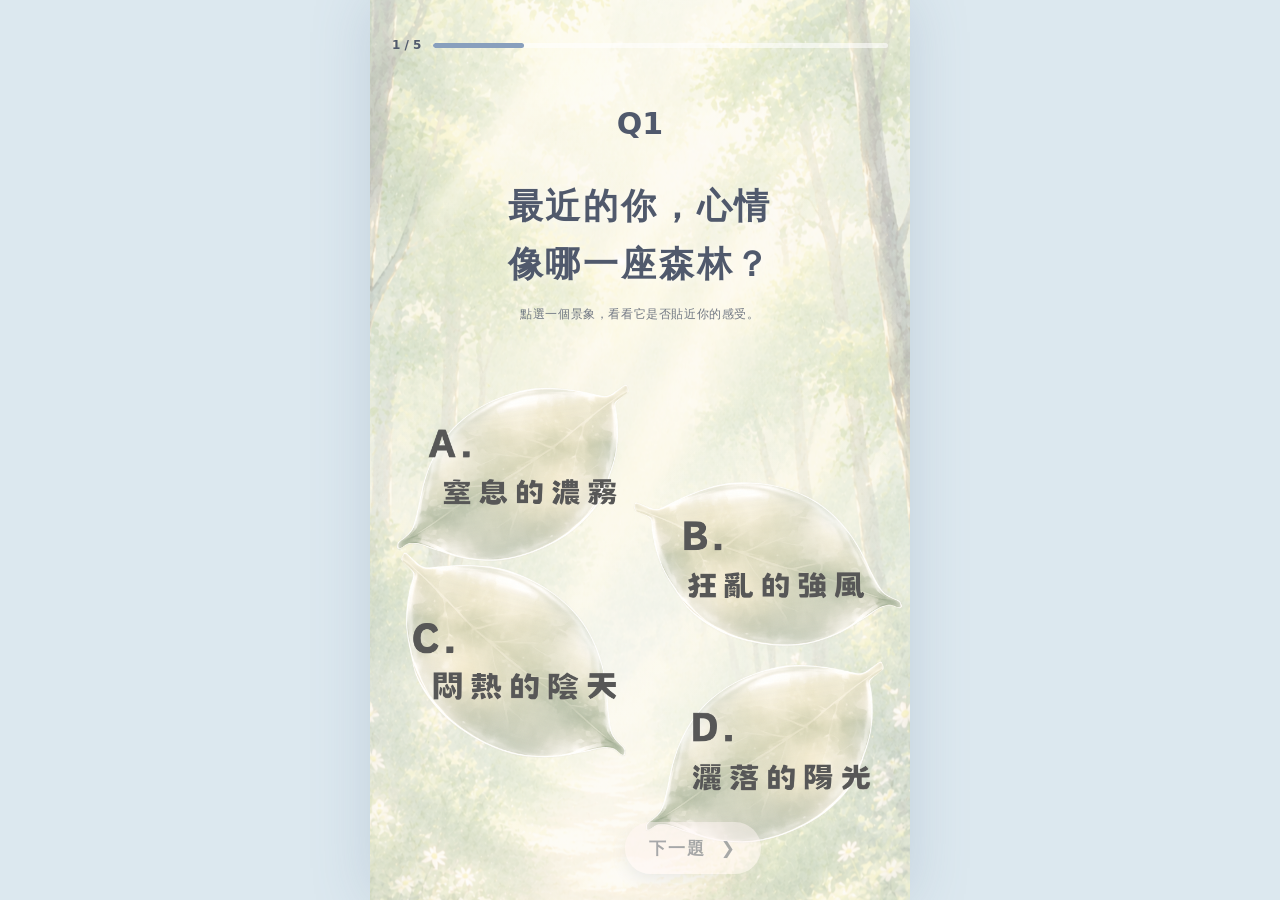
==== index.html @ 372c5af3 "更改架構" ====
<!doctype html>
<html lang="zh-Hant">
<head>
  <meta charset="UTF-8" />
  <meta name="viewport" content="width=device-width, initial-scale=1, viewport-fit=cover" />
  <meta name="theme-color" content="#dce8ef" />
  <title>明知故問｜心境探索</title>
  <link rel="stylesheet" href="style.css" />
  <script src="script.js" defer></script>
</head>
<body>
  <main class="quiz" id="quiz" aria-label="Initial 心境問卷">
    <!-- 背景圖片：由 JavaScript 隨選項更新 -->
    <div class="background background--base" id="backgroundBase" aria-hidden="true"></div>
    <div class="background background--overlay" id="backgroundOverlay" aria-hidden="true"></div>
    <div class="background-tint" aria-hidden="true"></div>

    <section class="quiz-content" id="quizContent">
        <div class="progress" aria-label="測驗進度">
          <span id="progressText">1 / 5</span>
          <div class="progress-track"><div class="progress-fill" id="progressFill"></div></div>
        </div>
      <header class="question-header">
        <div class="question-badge" id="questionBadge">Q1</div>
        <h1 id="questionTitle">最近的你，心情像哪一座森林？</h1>
        <p class="question-hint">點選一個景象，看看它是否貼近你的感受。</p>
      </header>

      <div class="visual-space" aria-hidden="true"></div>

      <section class="options" id="options" aria-label="請選擇一個選項"></section>

      <footer class="quiz-footer">
        <div class="navigation">
          <button class="back-button" id="backButton" type="button">上一題</button>
          <button class="next-button" id="nextButton" type="button" disabled>下一題 <span aria-hidden="true">❯</span></button>
        </div>
      </footer>
    </section>

    <section class="result" id="result" hidden>
      <div class="result-panel">
        <p class="result-eyebrow">INITIAL · COMPLETE</p>
        <h2>謝謝你，完成了心境探索</h2>
        <p>這是目前記錄的五題答案。正式推薦結果頁可以接在這裡。</p>
        <div id="answerSummary" class="answer-summary"></div>
        <button class="next-button" id="restartButton" type="button">重新測驗</button>
      </div>
    </section>
  </main>
</body>
</html>
---- style.css ----
:root {
  --ink: #50596c;
  --white: #fffaf9;
  --accent: #8e9db7;
}
* { box-sizing: border-box; }
html, body { margin: 0; min-height: 100%; }
body { font-family: "Noto Sans TC", "Microsoft JhengHei", system-ui, sans-serif; color: var(--ink); background: #dce8ef; }
button { font: inherit; cursor: pointer; }
.quiz { position: relative; isolation: isolate; width: 100%; min-height: 100svh; overflow: hidden; background: linear-gradient(#dce9f7 0%, #eff3f5 47%, #f8e8e2 100%); }
.background { position: absolute; inset: 0; z-index: -3; background-position: center center; background-size: cover; background-repeat: no-repeat; }
.background--base { background-image: linear-gradient(#dce9f7 0%, #eff3f5 47%, #f8e8e2 100%); }
.background--overlay { opacity: 0; transition: opacity 650ms ease; }
.background--overlay.is-visible { opacity: 1; }
.background-tint { position: absolute; inset: 0; z-index: -1; pointer-events: none; background: linear-gradient(to bottom, rgba(255,255,255,.20), transparent 30%, rgba(255,255,255,.10) 66%, rgba(255,255,255,.22)); }
.quiz-content { position: relative; z-index: 1; display: flex; flex-direction: column; min-height: 100svh; max-width: 540px; margin: 0 auto; padding: max(38px, env(safe-area-inset-top)) 22px max(26px, env(safe-area-inset-bottom)); }
.question-header { text-align: center; padding-top: 12px; }
.question-badge {
  display: grid;
  place-items: center;

  width: 75px;
  height: 70px;
  margin: 0 auto 20px;

  background-image: url("assets/ui/question-shell.png");
  background-size: contain;
  background-position: center;
  background-repeat: no-repeat;

  border: none;
  border-radius: 0;
  box-shadow: none;

  font-size: 30px;
  font-weight: 800;
  color: #50596c;
}

h1 { max-width: 380px; margin: 0 auto; font-size: clamp(25px, 6.2vw, 35px); line-height: 1.65; letter-spacing: .08em; font-weight: 800; text-wrap: balance; text-shadow: 0 1px 12px #ffffffb3; }
.question-hint { margin: 12px 0 0; font-size: 12px; letter-spacing: .05em; opacity: .8; }
.visual-space { flex: 1 1 auto; min-height: 12px; }
/* .options { display: grid; grid-template-columns: repeat(2, minmax(0,1fr)); column-gap: 12px; row-gap: 8px; margin-bottom: 26px; } */


/* 四個選項的排列區域 */
.options {
  position: relative;
  display: block;

  width: 100%;
  height: 430px;

  margin-bottom: 20px;
}

.option { position: relative; display: flex; align-items: center; justify-content: center; width: 100%; aspect-ratio: 1.18 / 1; border: 0; padding: 14px 10px; background: transparent; color: var(--ink); transition: transform 220ms ease, filter 220ms ease; }
/* .option:nth-child(2), .option:nth-child(4) { transform: translateY(25px); } */

/* ===== 四個葉片錯落排列 ===== */



.option:hover { filter: brightness(1.04); }
.option:active { scale: .97; }
.option:focus-visible { outline: 3px solid #6c8ac3; outline-offset: 2px; border-radius: 30%; }
.option.is-selected { filter: drop-shadow(0 0 9px #fff) drop-shadow(0 3px 6px #8094ba70); }
.option.is-selected::after { content: "✓"; position: absolute; right: 10px; top: 8px; display: grid; place-items: center; width: 24px; height: 24px; border-radius: 50%; background: #6d83a5; color: white; font-size: 13px; }
.option-art {
  position: absolute;
  inset: 0;
  z-index: 0;

  background-color: transparent;
  background-position: center;
  background-size: contain;
  background-repeat: no-repeat;

  border: none;
  border-radius: 0;
  box-shadow: none;

  pointer-events: none;
 }
/*
.option:nth-child(2) .option-art { border-radius: 54% 46% 55% 45% / 45% 52% 48% 55%; transform: rotate(-8deg); }
.option:nth-child(3) .option-art { border-radius: 43% 57% 40% 60% / 53% 43% 57% 47%; transform: rotate(7deg); }
.option:nth-child(4) .option-art { border-radius: 53% 47% 49% 51% / 43% 55% 45% 57%; transform: rotate(-5deg); } */
.option-label { position: relative; z-index: 1; display: flex; flex-direction: column; gap: 5px; align-items: flex-start; width: 100%; max-width: 135px; text-align: left; font-weight: 800; font-size: clamp(13px, 3.5vw, 19px); line-height: 1.45; letter-spacing: .025em; text-shadow: 0 1px 5px #ffffffaa; }
.option-letter { font-size: 1.4em; line-height: 1; }
.quiz-footer { padding-top: 6px; }
.progress { display: flex; align-items: center; gap: 12px; margin-bottom: 24px; font-size: 12px; font-weight: 700; }
.progress-track { flex: 1; height: 5px; border-radius: 10px; background: #ffffff99; overflow: hidden; }
.progress-fill { width: 20%; height: 100%; border-radius: 10px; background: #889fbd; transition: width 250ms ease; }
.navigation { display: flex; justify-content: center; align-items: center; gap: 14px; }
.next-button, .back-button { border: 0; border-radius: 999px; min-height: 52px; padding: 10px 24px; box-shadow: 0 7px 13px #6d738b32; font-size: 17px; font-weight: 800; letter-spacing: .12em; }
.next-button { color: #5b6170; background: #fff6f5ed; }
.next-button span { margin-left: 7px; }
.next-button:disabled { opacity: .52; cursor: not-allowed; }
.back-button { color: #69788d; background: #ffffffa8; font-size: 13px; }
.back-button:disabled { opacity: 0; pointer-events: none; }
.result { position: relative; z-index: 2; min-height: 100svh; display: grid; place-items: center; padding: 28px; }
.result[hidden], .quiz-content[hidden] { display: none; }
.result-panel { width: min(100%, 440px); padding: 32px 24px; border-radius: 24px; background: #fffaf9e8; text-align: center; box-shadow: 0 14px 40px #62728a25; }
.result-eyebrow { font-size: 12px; letter-spacing: .2em; }
.result h2 { font-size: 24px; line-height: 1.5; }
.answer-summary { margin: 20px 0; display: grid; gap: 9px; }
.answer-row { display: flex; justify-content: space-between; padding: 10px 14px; border-radius: 12px; background: #eef1f6; }
@media (min-width: 700px) { .quiz { width: min(100%, 540px); min-height: 100vh; margin: auto; box-shadow: 0 0 55px #647b9938; } .quiz-content { min-height: 100vh; } }
@media (max-height: 760px) { .quiz-content { padding-top: 14px; padding-bottom: 14px; } .question-header { padding-top: 0; } .question-badge { width: 54px; height: 48px; font-size: 25px; margin-bottom: 8px; } h1 { font-size: clamp(22px, 5.7vw, 29px); line-height: 1.4; } .question-hint { margin-top: 5px; } .visual-space { min-height: 12px; } .options { margin-bottom: 12px; } .option { aspect-ratio: 1.42 / 1; } .option:nth-child(2), .option:nth-child(4) { transform: translateY(12px); } .progress { margin-bottom: 12px; } .next-button, .back-button { min-height: 45px; } }
@media (prefers-reduced-motion: reduce) { *, *::before, *::after { transition-duration: .01ms !important; animation-duration: .01ms !important; } }


@media (max-width: 600px) {

  .options {
    transform: translateY(-55px);
  }

  .navigation {
    display: flex;
    justify-content: center;
    align-items: center;
  }

  .next-button {
    margin-right:auto;
  }

  /* ===== 選項圖片大小調整 ===== */



}
/* ===== 選項圖片大小調整 ===== */

.option-art {
  inset: -20%;
  background-size: contain;
}

/*調整option位置*/
/* ===== 四片葉子自由錯落排列 ===== */

.options .option {
  position: absolute;
  width: 49%;
  aspect-ratio: 1.18 / 1;

  padding: 0;
  margin: 0;

  transform: none;
}

/* A：左上 */
.options .option:nth-child(1) {
  top: 0%;
  left: 0%;
  transform: none;
}
/* A：維持原本位置 */
.options .option:nth-child(1) {
  top: 0%;
  left: 0%;
  transform: none;
}

/* B：稍微往上 */
.options .option:nth-child(2) {
  top: 22%;
  right: 0%;
  left: auto;
  transform: none;
}

/* C：稍微往上 */
.options .option:nth-child(3) {
  top: 44%;
  left: 0%;
  transform: none;
}

/* D：往上移，遠離下一題按鈕 */
.options .option:nth-child(4) {
  top: 66%;
  right: 0%;
  left: auto;
  transform: none;
}

/* ===== 手機版高度調整 ===== */

@media (max-width: 600px) {
  .options {
    height: clamp(340px, 52svh, 480px);

    /* 不再使用之前整組往上移 55px */
    transform: none;
  }
}
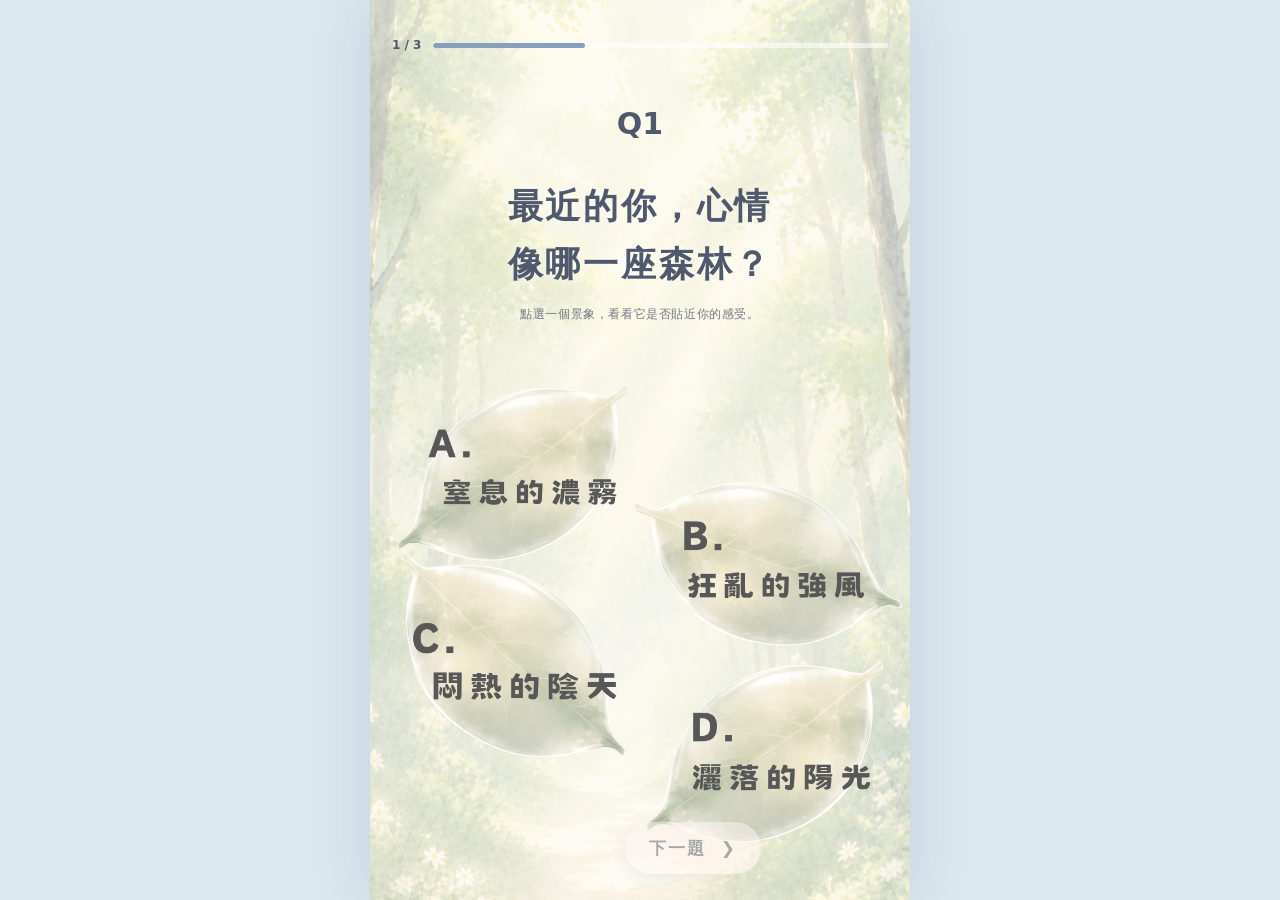
==== commit ad1d7533: "修改題目數量、修改淡入淡出動畫、加入天空背景" ====
--- a/index.html
+++ b/index.html
@@ -4,7 +4,7 @@
   <meta charset="UTF-8" />
   <meta name="viewport" content="width=device-width, initial-scale=1, viewport-fit=cover" />
   <meta name="theme-color" content="#dce8ef" />
-  <title>明知故問｜心境探索</title>
+  <title>冥知故問｜心境探索</title>
   <link rel="stylesheet" href="style.css" />
   <script src="script.js" defer></script>
 </head>
@@ -17,7 +17,7 @@
 
     <section class="quiz-content" id="quizContent">
         <div class="progress" aria-label="測驗進度">
-          <span id="progressText">1 / 5</span>
+          <span id="progressText">1 / 3</span>
           <div class="progress-track"><div class="progress-fill" id="progressFill"></div></div>
         </div>
       <header class="question-header">
@@ -42,7 +42,7 @@
       <div class="result-panel">
         <p class="result-eyebrow">INITIAL · COMPLETE</p>
         <h2>謝謝你，完成了心境探索</h2>
-        <p>這是目前記錄的五題答案。正式推薦結果頁可以接在這裡。</p>
+        <p>這是目前記錄的三題答案。正式推薦結果頁可以接在這裡。</p>
         <div id="answerSummary" class="answer-summary"></div>
         <button class="next-button" id="restartButton" type="button">重新測驗</button>
       </div>
--- a/style.css
+++ b/style.css
@@ -10,8 +10,32 @@
 .quiz { position: relative; isolation: isolate; width: 100%; min-height: 100svh; overflow: hidden; background: linear-gradient(#dce9f7 0%, #eff3f5 47%, #f8e8e2 100%); }
 .background { position: absolute; inset: 0; z-index: -3; background-position: center center; background-size: cover; background-repeat: no-repeat; }
 .background--base { background-image: linear-gradient(#dce9f7 0%, #eff3f5 47%, #f8e8e2 100%); }
-.background--overlay { opacity: 0; transition: opacity 650ms ease; }
-.background--overlay.is-visible { opacity: 1; }
+/* 背景圖層容器 */
+.background--overlay {
+  opacity: 1;
+  transition: none;
+  z-index: -2;
+}
+
+/* 每次切換產生的新背景 */
+.background-layer {
+  position: absolute;
+  inset: 0;
+
+  background-position: center;
+  background-size: cover;
+  background-repeat: no-repeat;
+
+  opacity: 0;
+  transition: opacity var(--fade-duration, 650ms) linear;
+
+  pointer-events: none;
+}
+
+/* 新圖片逐漸顯示 */
+.background-layer.is-visible {
+  opacity: 1;
+}
 .background-tint { position: absolute; inset: 0; z-index: -1; pointer-events: none; background: linear-gradient(to bottom, rgba(255,255,255,.20), transparent 30%, rgba(255,255,255,.10) 66%, rgba(255,255,255,.22)); }
 .quiz-content { position: relative; z-index: 1; display: flex; flex-direction: column; min-height: 100svh; max-width: 540px; margin: 0 auto; padding: max(38px, env(safe-area-inset-top)) 22px max(26px, env(safe-area-inset-bottom)); }
 .question-header { text-align: center; padding-top: 12px; }
@@ -93,7 +117,7 @@
 .progress-track { flex: 1; height: 5px; border-radius: 10px; background: #ffffff99; overflow: hidden; }
 .progress-fill { width: 20%; height: 100%; border-radius: 10px; background: #889fbd; transition: width 250ms ease; }
 .navigation { display: flex; justify-content: center; align-items: center; gap: 14px; }
-.next-button, .back-button { border: 0; border-radius: 999px; min-height: 52px; padding: 10px 24px; box-shadow: 0 7px 13px #6d738b32; font-size: 17px; font-weight: 800; letter-spacing: .12em; }
+.next-button, .back-button { border: 0; border-radius: 999px; min-height: 52px; padding: 10px 24px; box-shadow: 0 7px 13px #6d738b32; font-size: 17px; font-weight: 800; letter-spacing: .12em; z-index: 1; }
 .next-button { color: #5b6170; background: #fff6f5ed; }
 .next-button span { margin-left: 7px; }
 .next-button:disabled { opacity: .52; cursor: not-allowed; }
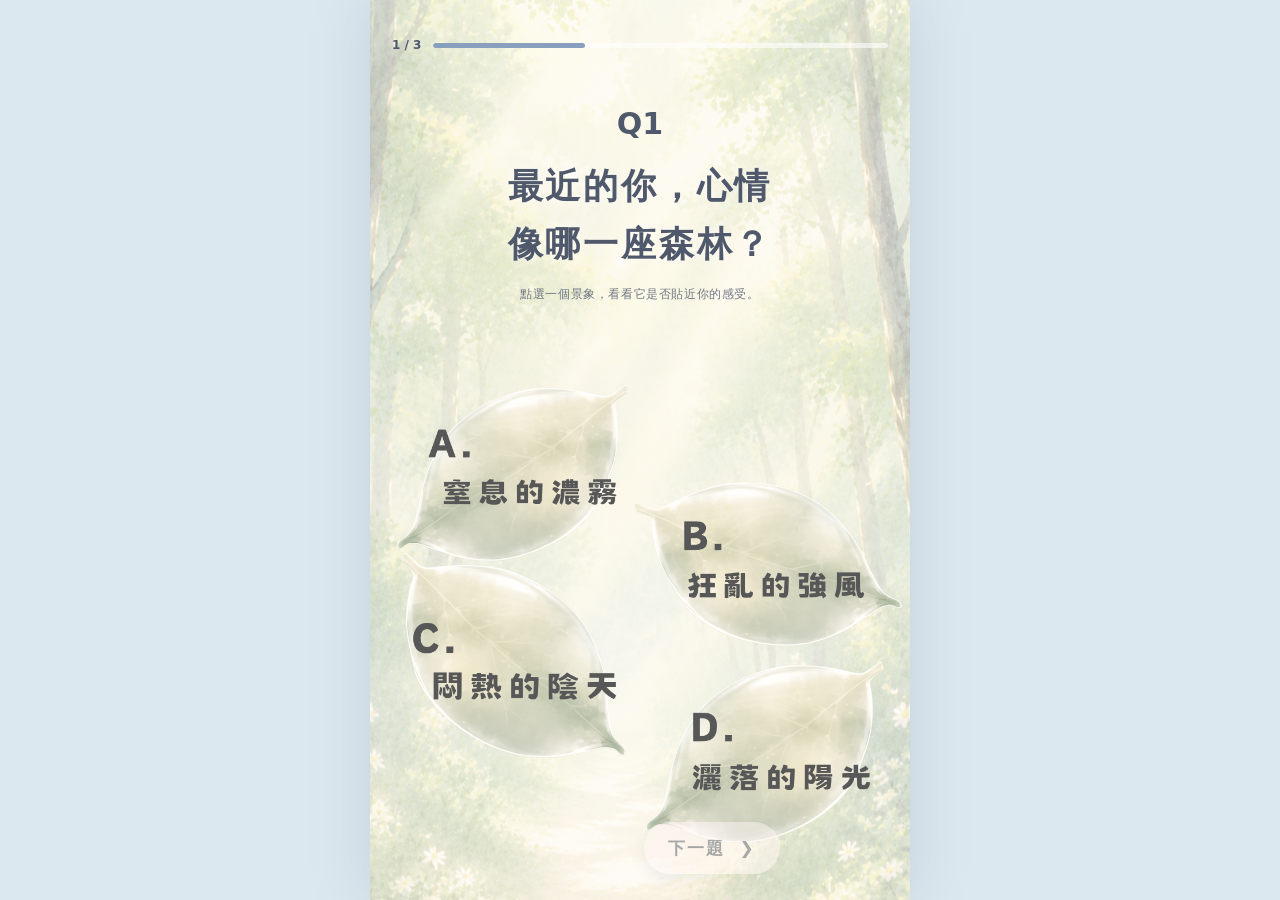
==== commit 3a300356: "可以算出推薦場景、呼吸法" ====
--- a/index.html
+++ b/index.html
@@ -6,6 +6,7 @@
   <meta name="theme-color" content="#dce8ef" />
   <title>冥知故問｜心境探索</title>
   <link rel="stylesheet" href="style.css" />
+  <script src="baseline-recommendation.js" defer></script>
   <script src="script.js" defer></script>
 </head>
 <body>
@@ -32,8 +33,8 @@
 
       <footer class="quiz-footer">
         <div class="navigation">
-          <button class="back-button" id="backButton" type="button">上一題</button>
-          <button class="next-button" id="nextButton" type="button" disabled>下一題 <span aria-hidden="true">❯</span></button>
+          <button class="back-button" id="backButton" type="button"><span aria-hidden="true">❮</span> 上一題 </button>
+          <button class="next-button" id="nextButton" type="button" disabled> 下一題 <span aria-hidden="true">❯</span></button>
         </div>
       </footer>
     </section>
@@ -42,7 +43,10 @@
       <div class="result-panel">
         <p class="result-eyebrow">INITIAL · COMPLETE</p>
         <h2>謝謝你，完成了心境探索</h2>
-        <p>這是目前記錄的三題答案。正式推薦結果頁可以接在這裡。</p>
+        <p>
+        根據你的心境探索結果，
+        為你推薦適合的冥想場景、呼吸方式與引導技巧。
+        </p>
         <div id="answerSummary" class="answer-summary"></div>
         <button class="next-button" id="restartButton" type="button">重新測驗</button>
       </div>
--- a/style.css
+++ b/style.css
@@ -45,7 +45,7 @@
 
   width: 75px;
   height: 70px;
-  margin: 0 auto 20px;
+  margin: 0 auto 0px;
 
   background-image: url("assets/ui/question-shell.png");
   background-size: contain;
@@ -121,7 +121,7 @@
 .next-button { color: #5b6170; background: #fff6f5ed; }
 .next-button span { margin-left: 7px; }
 .next-button:disabled { opacity: .52; cursor: not-allowed; }
-.back-button { color: #69788d; background: #ffffffa8; font-size: 13px; }
+.back-button { color: #69788d; background: #ffffffa8;  }
 .back-button:disabled { opacity: 0; pointer-events: none; }
 .result { position: relative; z-index: 2; min-height: 100svh; display: grid; place-items: center; padding: 28px; }
 .result[hidden], .quiz-content[hidden] { display: none; }
@@ -148,7 +148,7 @@
   }
 
   .next-button {
-    margin-right:auto;
+
   }
 
   /* ===== 選項圖片大小調整 ===== */
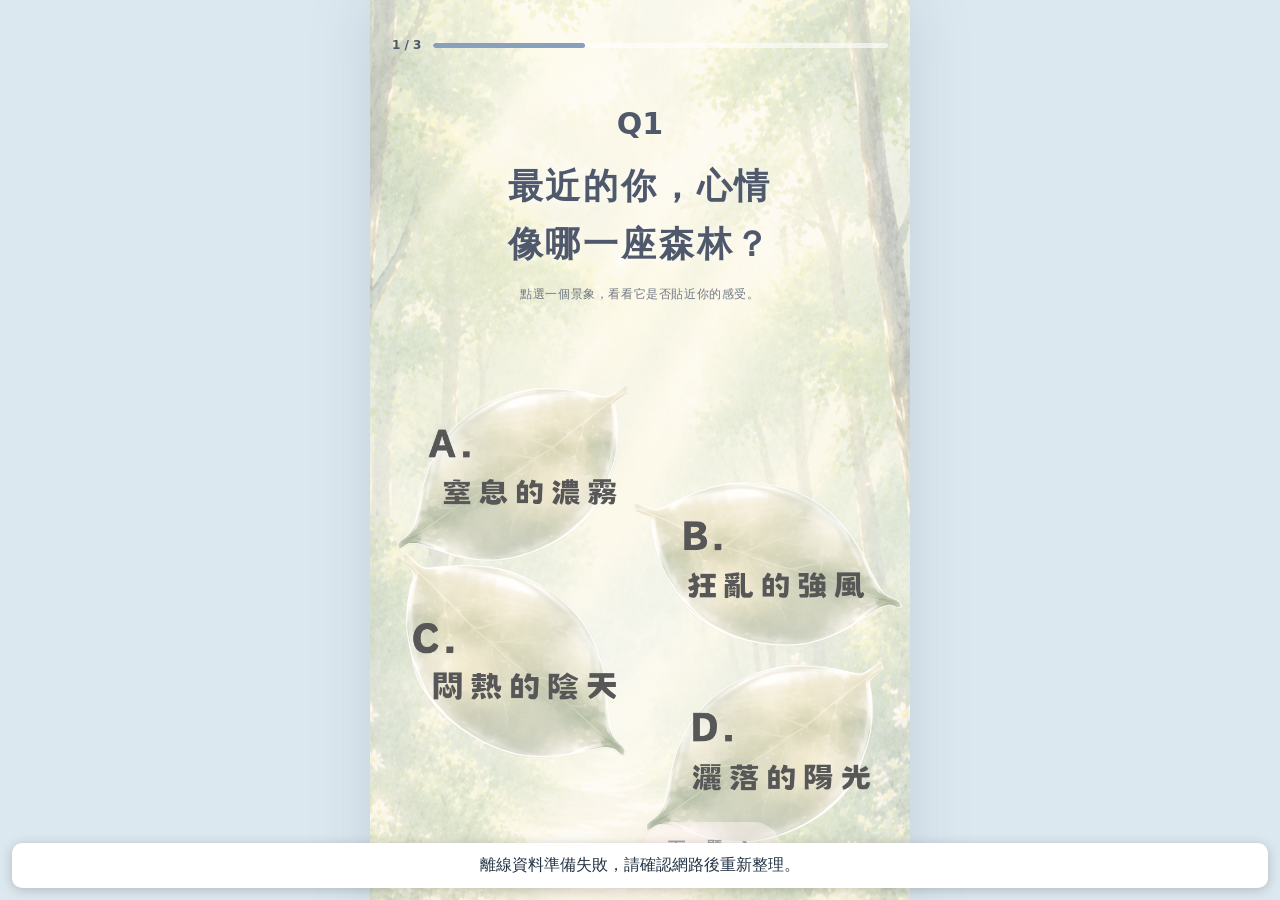
==== commit 25b8a8a2: "Update SW" ====
--- a/index.html
+++ b/index.html
@@ -8,6 +8,9 @@
   <link rel="stylesheet" href="style.css" />
   <script src="baseline-recommendation.js" defer></script>
   <script src="script.js" defer></script>
+  
+  <link rel="manifest" href="./manifest.webmanifest">
+  <meta name="theme-color" content="#91b9da">
 </head>
 <body>
   <main class="quiz" id="quiz" aria-label="Initial 心境問卷">
@@ -52,5 +55,57 @@
       </div>
     </section>
   </main>
+  <script>
+if ("serviceWorker" in navigator) {
+  window.addEventListener("load", async () => {
+    const status = document.createElement("div");
+    status.textContent = "正在準備離線資料，請保持連線…";
+    status.style.cssText =
+      "position:fixed;bottom:12px;left:12px;right:12px;" +
+      "padding:12px;background:#fff;color:#234;border-radius:10px;" +
+      "box-shadow:0 2px 12px #0003;z-index:99999;text-align:center;";
+    document.body.appendChild(status);
+
+    try {
+      const registration = await navigator.serviceWorker.register("./sw.js");
+
+      if (registration.waiting) {
+        status.textContent = "新版離線資料已備妥，請關閉所有網站視窗後重開。";
+        return;
+      }
+
+      if (registration.installing) {
+        await new Promise((resolve, reject) => {
+          const worker = registration.installing;
+
+          const check = () => {
+            if (worker.state === "installed" ||
+                worker.state === "activated") resolve();
+            if (worker.state === "redundant") {
+              reject(new Error("離線資料下載失敗"));
+            }
+          };
+
+          worker.addEventListener("statechange", check);
+          check();
+        });
+      }
+
+      if (registration.waiting) {
+        status.textContent = "新版離線資料已備妥，請關閉所有網站視窗後重開。";
+        return;
+      }
+
+      await navigator.serviceWorker.ready;
+      status.textContent = "離線資料已準備完成，可以斷網使用。";
+      setTimeout(() => status.remove(), 5000);
+    } catch (error) {
+      console.error(error);
+      status.textContent =
+        "離線資料準備失敗，請確認網路後重新整理。";
+    }
+  });
+}
+</script>
 </body>
 </html>
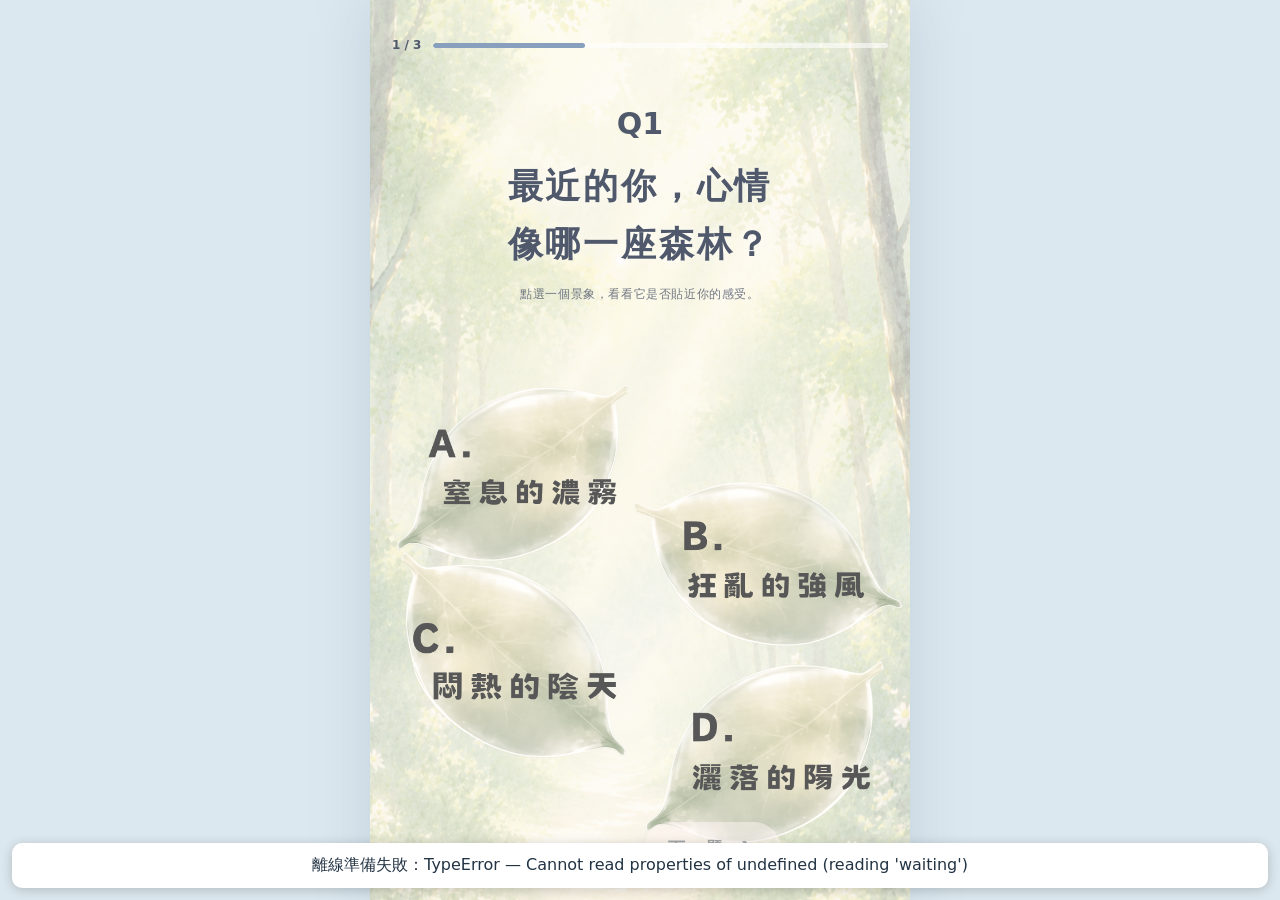
==== commit 8a1dcaf7: "Fix offline support" ====
--- a/index.html
+++ b/index.html
@@ -102,8 +102,9 @@
     } catch (error) {
       console.error(error);
       status.textContent =
-        "離線資料準備失敗，請確認網路後重新整理。";
+  "離線準備失敗：" + error.name + " — " + error.message;
     }
+    
   });
 }
 </script>
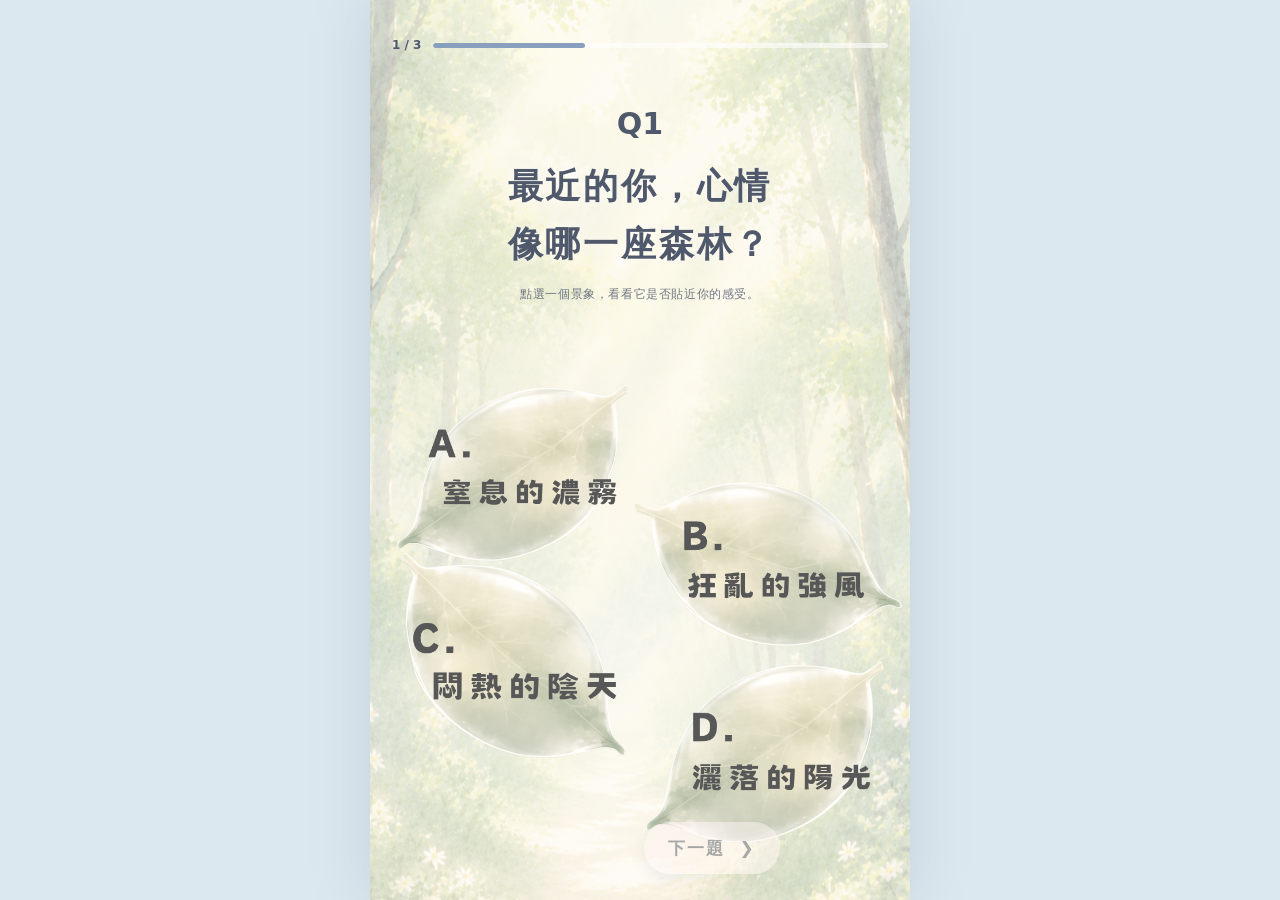
==== commit 2c9c6460: "Update PWA index" ====
--- a/index.html
+++ b/index.html
@@ -56,6 +56,17 @@
     </section>
   </main>
   <script>
+  if ("serviceWorker" in navigator) {
+    window.addEventListener("load", async () => {
+      try {
+        await navigator.serviceWorker.register("./sw.js");
+      } catch (error) {
+        console.error("Service Worker 註冊失敗", error);
+      }
+    });
+  }
+</script>
+  <!-- <script>
 if ("serviceWorker" in navigator) {
   window.addEventListener("load", async () => {
     const status = document.createElement("div");
@@ -107,6 +118,6 @@
     
   });
 }
-</script>
+</script> -->
 </body>
 </html>
